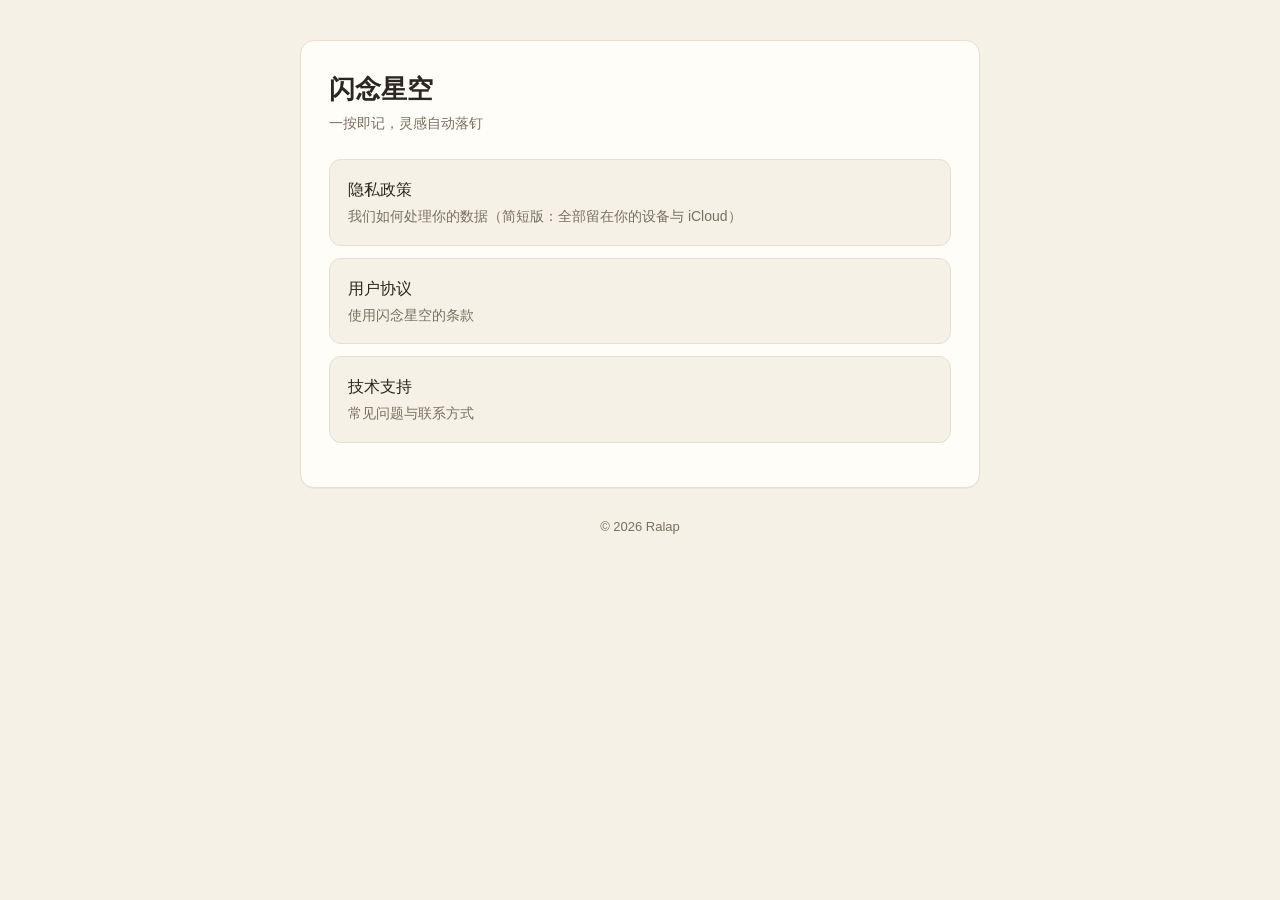
==== index.html @ 188cffa5 "闪念星空隐私政策、用户协议与支持页 Co-Authored-By: Claude Opus 5.5 <noreply@anthropic.com>" ====
<!doctype html><html lang="zh-Hans"><head><meta charset="utf-8"><meta name="viewport" content="width=device-width,initial-scale=1">
<title>闪念星空 · 法律信息</title><link rel="stylesheet" href="style.css"></head><body><main><div class="card">
<h1>闪念星空</h1><p class="meta">一按即记，灵感自动落钉</p>
<div class="links">
<a href="privacy.html">隐私政策<span>我们如何处理你的数据（简短版：全部留在你的设备与 iCloud）</span></a>
<a href="terms.html">用户协议<span>使用闪念星空的条款</span></a>
<a href="support.html">技术支持<span>常见问题与联系方式</span></a>
</div></div><footer>© 2026 Ralap</footer></main></body></html>
---- style.css ----
:root{--bg:#f6f1e7;--paper:#fffdf8;--ink:#2b2620;--muted:#7a6f60;--accent:#d9534f;--line:#e7dfcf}
@media (prefers-color-scheme:dark){:root{--bg:#16140f;--paper:#211e18;--ink:#ece6da;--muted:#a3998a;--line:#3a342a}}
*{box-sizing:border-box}
body{margin:0;background:var(--bg);color:var(--ink);font:16px/1.75 -apple-system,BlinkMacSystemFont,"PingFang SC","Helvetica Neue",sans-serif;-webkit-text-size-adjust:100%}
main{max-width:720px;margin:0 auto;padding:40px 20px 64px}
.card{background:var(--paper);border:1px solid var(--line);border-radius:14px;padding:32px 28px;box-shadow:0 1px 0 rgba(0,0,0,.03)}
h1{font-size:26px;line-height:1.3;margin:0 0 4px}
.meta{color:var(--muted);font-size:14px;margin:0 0 24px}
h2{font-size:18px;margin:32px 0 8px;padding-left:12px;border-left:3px solid var(--accent)}
p,li{margin:6px 0}
ul{padding-left:22px}
a{color:var(--accent)}
table{width:100%;border-collapse:collapse;font-size:15px;margin:8px 0}
th,td{border:1px solid var(--line);padding:8px 10px;text-align:left;vertical-align:top}
th{background:var(--bg)}
nav{display:flex;gap:16px;margin-bottom:20px;font-size:15px}
footer{color:var(--muted);font-size:13px;text-align:center;margin-top:28px}
.links a{display:block;padding:16px 18px;margin:12px 0;border:1px solid var(--line);border-radius:12px;text-decoration:none;color:var(--ink);background:var(--bg)}
.links a span{display:block;color:var(--muted);font-size:14px}
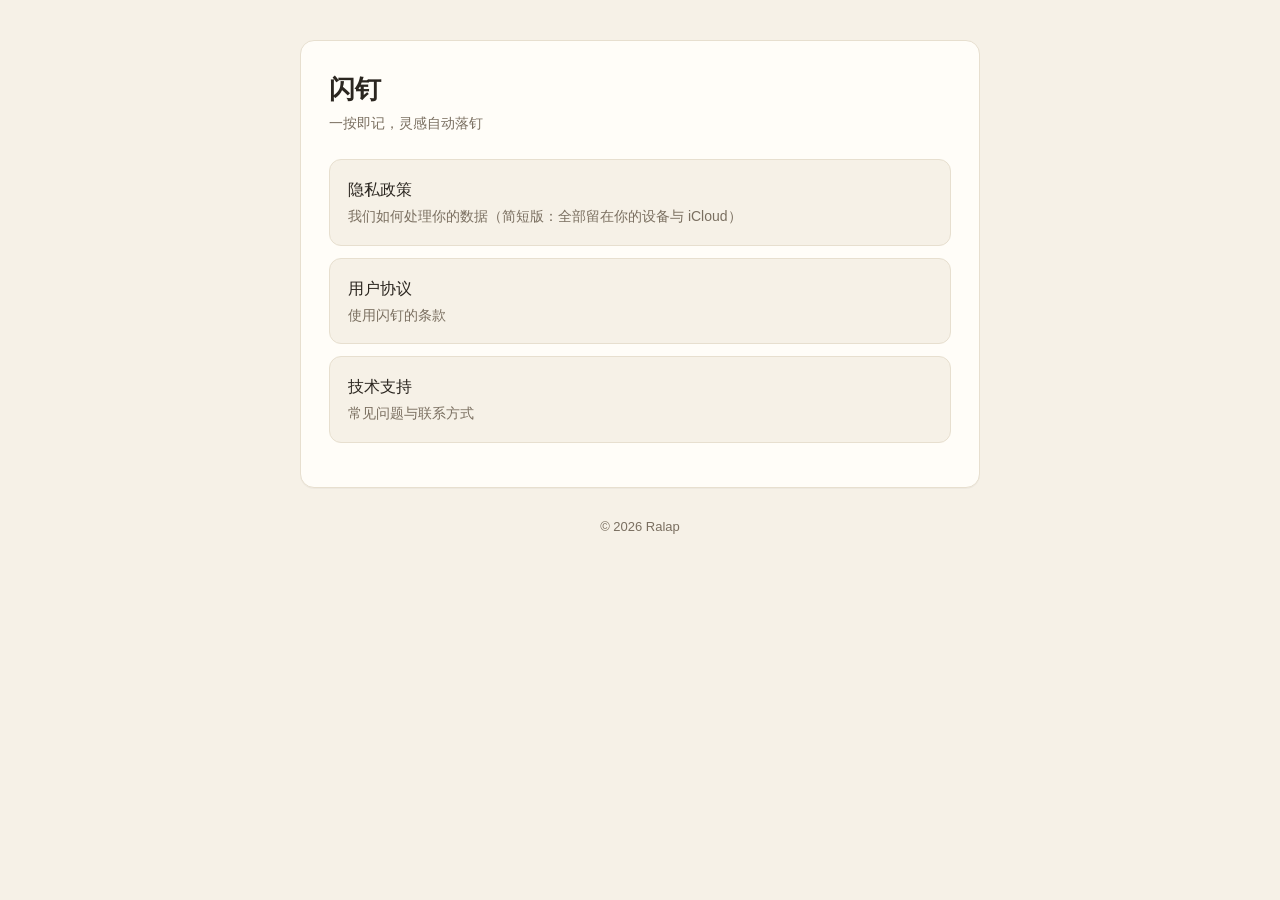
==== commit c1f29a08: "更名为闪钉 Co-Authored-By: Claude Opus 5.5 <noreply@anthropic.com>" ====
--- a/index.html
+++ b/index.html
@@ -1,8 +1,8 @@
 <!doctype html><html lang="zh-Hans"><head><meta charset="utf-8"><meta name="viewport" content="width=device-width,initial-scale=1">
-<title>闪念星空 · 法律信息</title><link rel="stylesheet" href="style.css"></head><body><main><div class="card">
-<h1>闪念星空</h1><p class="meta">一按即记，灵感自动落钉</p>
+<title>闪钉 · 法律信息</title><link rel="stylesheet" href="style.css"></head><body><main><div class="card">
+<h1>闪钉</h1><p class="meta">一按即记，灵感自动落钉</p>
 <div class="links">
 <a href="privacy.html">隐私政策<span>我们如何处理你的数据（简短版：全部留在你的设备与 iCloud）</span></a>
-<a href="terms.html">用户协议<span>使用闪念星空的条款</span></a>
+<a href="terms.html">用户协议<span>使用闪钉的条款</span></a>
 <a href="support.html">技术支持<span>常见问题与联系方式</span></a>
 </div></div><footer>© 2026 Ralap</footer></main></body></html>
